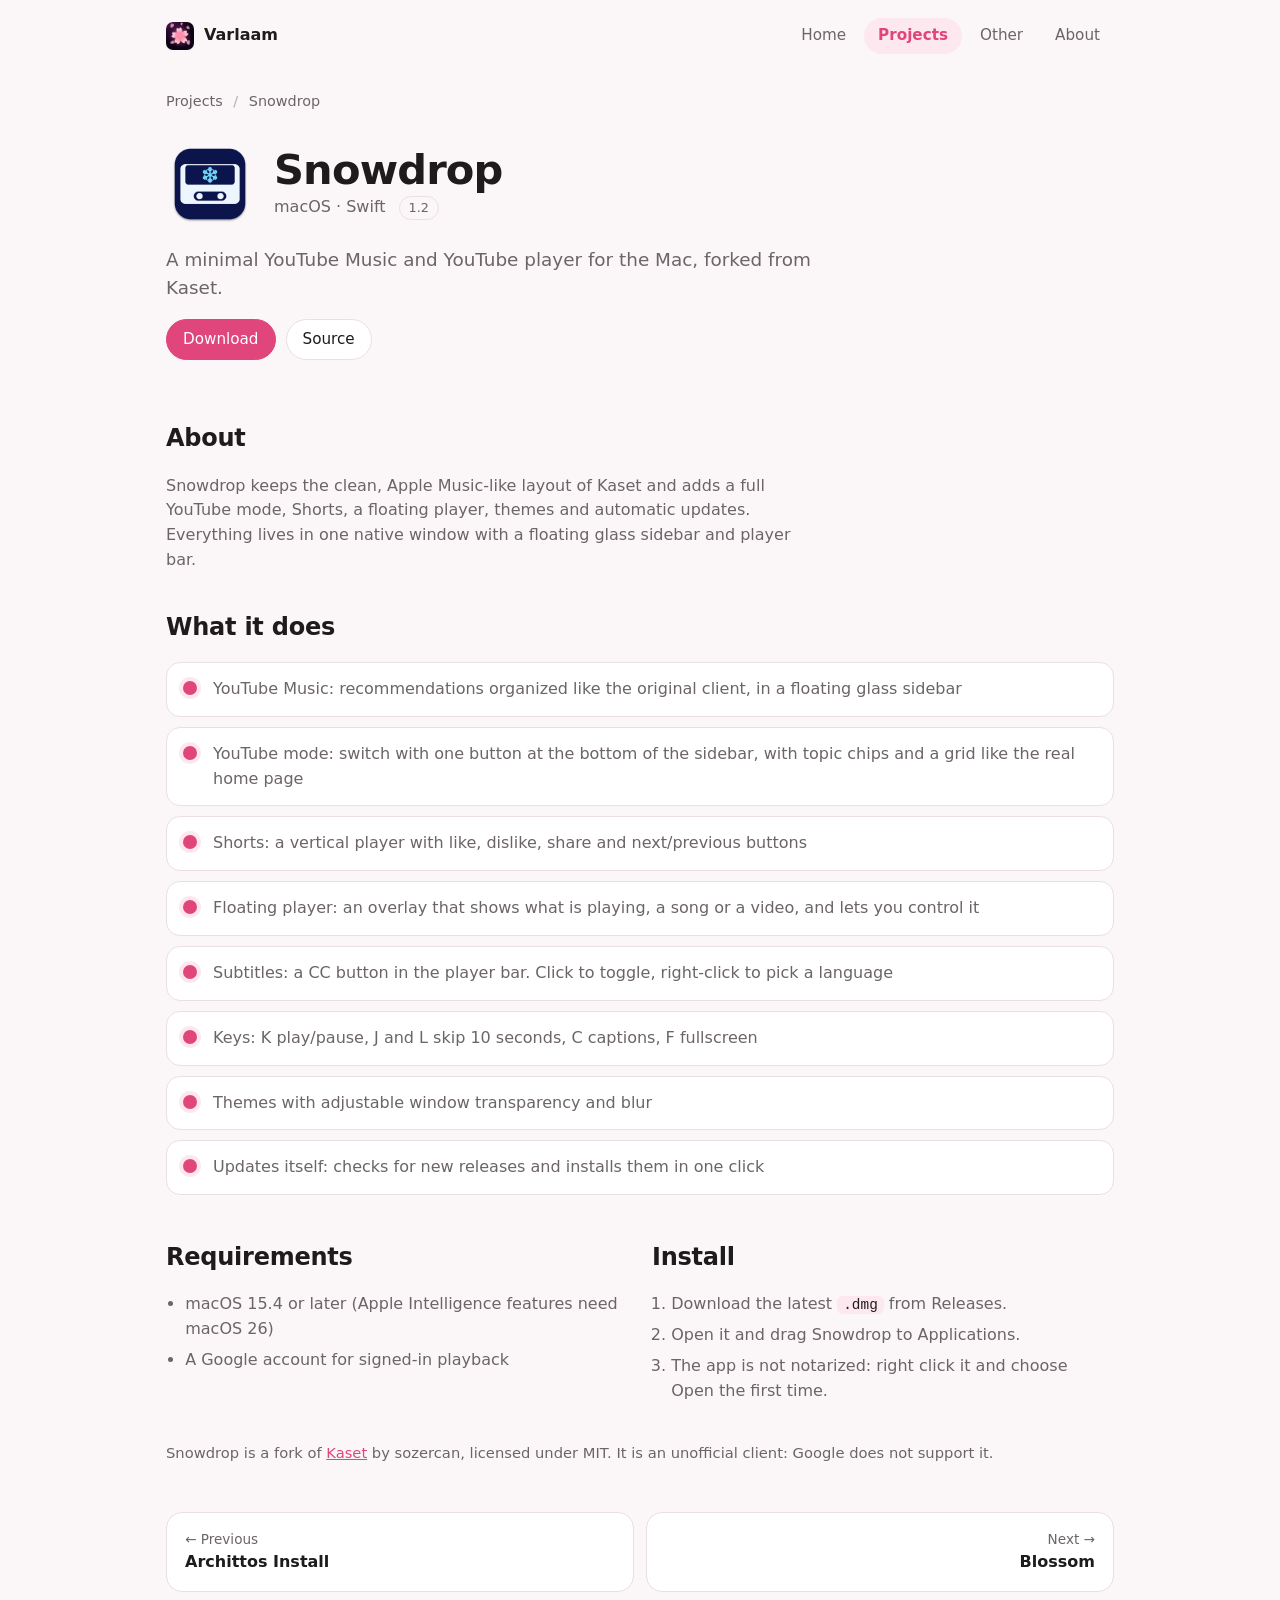
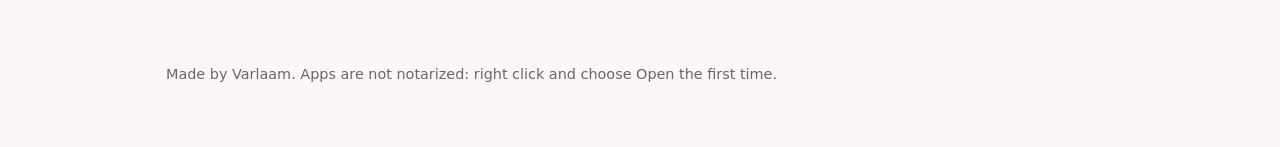
==== projects/snowdrop/index.html @ b35f325b "Add a page for every project, animations, and scroll reveals Co-Authored-By: Claude Sonnet 5.5 <nore" ====
<!doctype html>
<html lang="en">
<head>
<meta charset="utf-8">
<meta name="viewport" content="width=device-width, initial-scale=1">
<title>Snowdrop · Varlaam</title>
<meta name="description" content="A minimal YouTube Music and YouTube player for the Mac, forked from Kaset.">
<link rel="icon" href="/img/avatar.png">
<link rel="stylesheet" href="/style.css">
<script>document.documentElement.className+=' js'</script>
</head>
<body>
<div class="wrap">
  <nav class="top"><a class="brand" href="/"><img src="/img/avatar.png" alt="">Varlaam</a><ul><li><a href="/">Home</a></li><li><a href="/projects/" aria-current="page">Projects</a></li><li><a href="/other.html">Other</a></li><li><a href="/about.html">About</a></li></ul></nav>
  <div class="crumbs rise" style="--i:0"><a href="/projects/">Projects</a> <span>/</span> Snowdrop</div>
  <header class="phead">
    <div class="petals" aria-hidden="true"><i style="--x:6%;--d:0s;--s:14s;--r:20deg;--z:0.8"></i><i style="--x:18%;--d:3s;--s:17s;--r:-30deg;--z:0.6"></i><i style="--x:31%;--d:7s;--s:15s;--r:40deg;--z:1"></i><i style="--x:47%;--d:1s;--s:19s;--r:-10deg;--z:0.7"></i><i style="--x:60%;--d:5s;--s:16s;--r:55deg;--z:0.9"></i><i style="--x:72%;--d:9s;--s:18s;--r:-45deg;--z:0.6"></i><i style="--x:84%;--d:2s;--s:15s;--r:25deg;--z:1"></i><i style="--x:93%;--d:6s;--s:17s;--r:-20deg;--z:0.7"></i></div>
    <div class="ptitle rise" style="--i:1"><img src="/img/snowdrop.png" alt="" width="88" height="88">
      <div><h1>Snowdrop </h1><div class="tag">macOS · Swift <span class="ver">1.2</span></div></div></div>
    <p class="lead rise" style="--i:2">A minimal YouTube Music and YouTube player for the Mac, forked from Kaset.</p>
    <div class="links rise" style="--i:3"><a class="pill primary" href="https://github.com/varla-am/kaset-snowdrop/releases/latest">Download</a><a class="pill" href="https://github.com/varla-am/kaset-snowdrop">Source</a></div>
  </header>
  <main class="detail">
    <section class="reveal"><h2>About</h2><p class="prose-p">Snowdrop keeps the clean, Apple Music-like layout of Kaset and adds a full YouTube mode, Shorts, a floating player, themes and automatic updates. Everything lives in one native window with a floating glass sidebar and player bar.</p></section>
    <section><h2 class="reveal">What it does</h2><ul class="feats"><li class="reveal" style="--i:0">YouTube Music: recommendations organized like the original client, in a floating glass sidebar</li><li class="reveal" style="--i:1">YouTube mode: switch with one button at the bottom of the sidebar, with topic chips and a grid like the real home page</li><li class="reveal" style="--i:2">Shorts: a vertical player with like, dislike, share and next/previous buttons</li><li class="reveal" style="--i:3">Floating player: an overlay that shows what is playing, a song or a video, and lets you control it</li><li class="reveal" style="--i:4">Subtitles: a CC button in the player bar. Click to toggle, right-click to pick a language</li><li class="reveal" style="--i:5">Keys: K play/pause, J and L skip 10 seconds, C captions, F fullscreen</li><li class="reveal" style="--i:6">Themes with adjustable window transparency and blur</li><li class="reveal" style="--i:7">Updates itself: checks for new releases and installs them in one click</li></ul></section>
    
    <div class="two">
      <section class="reveal"><h2>Requirements</h2><ul class="plain"><li>macOS 15.4 or later (Apple Intelligence features need macOS 26)</li><li>A Google account for signed-in playback</li></ul></section>
      <section class="reveal"><h2>Install</h2><ol class="steps"><li>Download the latest <code>.dmg</code> from Releases.</li><li>Open it and drag Snowdrop to Applications.</li><li>The app is not notarized: right click it and choose Open the first time.</li></ol></section>
    </div>
    <div class="reveal"></div>
    <p class="note reveal">Snowdrop is a fork of <a href="https://github.com/sozercan/kaset">Kaset</a> by sozercan, licensed under MIT. It is an unofficial client: Google does not support it.</p>
    <nav class="pager reveal">
      <a href="/projects/archittos/"><span>← Previous</span>Archittos Install</a>
      <a href="/projects/blossom/"><span>Next →</span>Blossom</a>
    </nav>
  </main>
  <footer class="reveal">
    <p>Made by Varlaam. Apps are not notarized: right click and choose Open the first time.</p>
  </footer>
</div>
<script src="/script.js" defer></script>
</body>
</html>
---- style.css ----
:root {
  --bg: #fbf7f8;
  --card: #ffffff;
  --text: #1d1b1c;
  --muted: #6c6468;
  --line: #eadfe3;
  --accent: #e0457b;
  --accent-soft: #fde8ef;
  --shadow: 0 1px 2px rgba(60, 20, 40, .06), 0 8px 24px rgba(60, 20, 40, .06);
}
@media (prefers-color-scheme: dark) {
  :root:not([data-theme="light"]) {
    --bg: #141113;
    --card: #1e1a1c;
    --text: #f4eef1;
    --muted: #a69da2;
    --line: #2e282b;
    --accent: #ff6fa0;
    --accent-soft: #35202a;
    --shadow: 0 1px 2px rgba(0, 0, 0, .4), 0 8px 24px rgba(0, 0, 0, .35);
  }
}
:root[data-theme="dark"] {
  --bg: #141113;
  --card: #1e1a1c;
  --text: #f4eef1;
  --muted: #a69da2;
  --line: #2e282b;
  --accent: #ff6fa0;
  --accent-soft: #35202a;
  --shadow: 0 1px 2px rgba(0, 0, 0, .4), 0 8px 24px rgba(0, 0, 0, .35);
}
* { box-sizing: border-box; }
html { -webkit-text-size-adjust: 100%; }
body {
  margin: 0;
  background: var(--bg);
  color: var(--text);
  font: 16px/1.55 -apple-system, BlinkMacSystemFont, "SF Pro Text", "Segoe UI", system-ui, sans-serif;
}
a { color: inherit; }
.wrap { max-width: 980px; margin: 0 auto; padding: 0 16px; }
header { padding: 72px 0 40px; }
h1 { font-size: clamp(2.2rem, 6vw, 3.4rem); line-height: 1.08; margin: 0 0 14px; letter-spacing: -.02em; }
h1 span { color: var(--accent); }
.lead { font-size: 1.15rem; color: var(--muted); max-width: 36em; margin: 0 0 20px; }
.links { display: flex; flex-wrap: wrap; gap: 10px; }
.pill {
  display: inline-block; padding: 8px 16px; border-radius: 999px;
  border: 1px solid var(--line); background: var(--card);
  text-decoration: none; font-size: .95rem;
}
.pill:hover { border-color: var(--accent); }
.pill.primary { background: var(--accent); border-color: var(--accent); color: #fff; }
h2 { font-size: 1.5rem; margin: 48px 0 16px; letter-spacing: -.01em; }
.featured { display: grid; gap: 16px; grid-template-columns: repeat(auto-fit, minmax(300px, 1fr)); }
.grid { display: grid; gap: 16px; grid-template-columns: repeat(auto-fit, minmax(260px, 1fr)); }
.card {
  background: var(--card); border: 1px solid var(--line); border-radius: 20px;
  padding: 22px; box-shadow: var(--shadow); display: flex; flex-direction: column; gap: 10px;
}
.card .top { display: flex; align-items: center; gap: 14px; }
.card img { width: 56px; height: 56px; border-radius: 13px; flex: none; }
.card .glyph {
  width: 56px; height: 56px; border-radius: 13px; flex: none; display: grid; place-items: center;
  background: var(--accent-soft); color: var(--accent); font: 600 1.3rem ui-monospace, SFMono-Regular, Menlo, monospace;
}
.card h3 { margin: 0; font-size: 1.2rem; }
.card .tag { color: var(--muted); font-size: .88rem; }
.card p { margin: 0; color: var(--muted); }
.card ul { margin: 0; padding-left: 1.1em; color: var(--muted); }
.card .actions { margin-top: auto; padding-top: 6px; display: flex; flex-wrap: wrap; gap: 8px; }
.card .actions a {
  font-size: .9rem; padding: 6px 12px; border-radius: 999px; text-decoration: none;
  border: 1px solid var(--line);
}
.card .actions a.main { background: var(--accent); border-color: var(--accent); color: #fff; }
.card .actions a:hover { border-color: var(--accent); }
.debut {
  background: var(--accent-soft); border: 1px solid var(--line); border-radius: 20px; padding: 22px;
  display: grid; gap: 6px;
}
.debut h3 { margin: 0; }
.debut p { margin: 0; color: var(--muted); }
.badge {
  display: inline-block; font-size: .75rem; padding: 2px 9px; border-radius: 999px;
  background: var(--accent); color: #fff; margin-left: 8px; vertical-align: middle;
}
footer { padding: 56px 0 48px; color: var(--muted); font-size: .9rem; }
@media (prefers-reduced-motion: no-preference) {
  .card { transition: transform .15s ease, box-shadow .15s ease; }
  .card:hover { transform: translateY(-2px); }
}

nav.top { display: flex; align-items: center; justify-content: space-between; gap: 12px; padding: 18px 0; flex-wrap: wrap; }
nav.top .brand { display: flex; align-items: center; gap: 10px; font-weight: 650; text-decoration: none; }
nav.top .brand img { width: 28px; height: 28px; border-radius: 7px; }
nav.top ul { list-style: none; display: flex; gap: 4px; margin: 0; padding: 0; flex-wrap: wrap; }
nav.top ul a { display: block; padding: 6px 14px; border-radius: 999px; text-decoration: none; color: var(--muted); font-size: .95rem; }
nav.top ul a:hover { color: var(--text); }
nav.top ul a[aria-current="page"] { background: var(--accent-soft); color: var(--accent); font-weight: 600; }
.page-head { padding: 40px 0 8px; }
.page-head h1 { font-size: clamp(1.9rem, 5vw, 2.6rem); margin: 0 0 8px; }
.page-head p { color: var(--muted); margin: 0; max-width: 38em; }
.prose { max-width: 40em; }
.prose p { color: var(--muted); }
.prose h2 { margin-top: 36px; }
.chips { display: flex; flex-wrap: wrap; gap: 8px; padding: 0; list-style: none; margin: 0; }
.chips li { padding: 5px 13px; border-radius: 999px; background: var(--accent-soft); color: var(--accent); font-size: .9rem; }
.more-link { display: inline-block; margin-top: 16px; color: var(--accent); text-decoration: none; font-weight: 600; }
.more-link:hover { text-decoration: underline; }

/* ---------- project pages ---------- */
.crumbs { padding: 18px 0 0; color: var(--muted); font-size: .9rem; }
.crumbs a { text-decoration: none; color: var(--muted); }
.crumbs a:hover { color: var(--accent); }
.crumbs span { margin: 0 6px; opacity: .5; }
.phead { position: relative; padding: 28px 0 24px; overflow: hidden; }
.ptitle { display: flex; align-items: center; gap: 20px; flex-wrap: wrap; }
.ptitle img, .ptitle .glyph { width: 88px; height: 88px; border-radius: 20px; flex: none; }
.ptitle .glyph { font-size: 1.7rem; }
.ptitle h1 { margin: 0; font-size: clamp(1.8rem, 5vw, 2.6rem); }
.ptitle .tag { color: var(--muted); margin-top: 2px; }
.ver { display: inline-block; margin-left: 8px; padding: 1px 9px; border-radius: 999px; border: 1px solid var(--line); font-size: .8rem; }
.phead .lead { margin: 18px 0 16px; position: relative; }
.phead .links { position: relative; }
.detail section { margin-bottom: 8px; }
.detail h2 { margin-top: 36px; }
.prose-p { color: var(--muted); max-width: 40em; margin: 0; }
.feats { list-style: none; padding: 0; margin: 0; display: grid; gap: 10px; }
.feats li {
  position: relative; padding: 14px 16px 14px 46px; background: var(--card);
  border: 1px solid var(--line); border-radius: 14px; color: var(--muted);
}
.feats li::before {
  content: ""; position: absolute; left: 16px; top: 18px; width: 14px; height: 14px; border-radius: 50%;
  background: var(--accent); box-shadow: 0 0 0 4px var(--accent-soft);
}
.feats code, .steps code, .plain code { color: var(--text); }
.two { display: grid; gap: 24px; grid-template-columns: repeat(auto-fit, minmax(280px, 1fr)); }
.plain, .steps { color: var(--muted); padding-left: 1.2em; margin: 0; }
.plain li, .steps li { margin-bottom: 6px; }
code { font: .9em ui-monospace, SFMono-Regular, Menlo, monospace; background: var(--accent-soft); padding: 1px 6px; border-radius: 6px; }
.code { margin-top: 20px; border: 1px solid var(--line); border-radius: 14px; overflow: hidden; background: var(--card); }
.code-h { padding: 8px 14px; font-size: .8rem; color: var(--muted); border-bottom: 1px solid var(--line); background: var(--accent-soft); }
.code pre { margin: 0; padding: 14px; overflow-x: auto; }
.code pre code { background: none; padding: 0; font-size: .86rem; color: var(--text); }
.warn { margin-top: 28px; padding: 14px 16px; border-radius: 14px; border: 1px solid var(--accent); background: var(--accent-soft); }
.note { color: var(--muted); margin-top: 24px; font-size: .92rem; }
.note a { color: var(--accent); }
.pager { display: grid; grid-template-columns: 1fr 1fr; gap: 12px; margin-top: 48px; }
.pager a {
  display: block; padding: 16px 18px; border: 1px solid var(--line); border-radius: 16px; background: var(--card);
  text-decoration: none; font-weight: 600;
}
.pager a:last-child { text-align: right; }
.pager a span { display: block; color: var(--muted); font-weight: 400; font-size: .85rem; }
.pager a:hover { border-color: var(--accent); }

/* ---------- hero ---------- */
.hero { position: relative; overflow: hidden; padding: 72px 0 40px; }
.hero > *:not(.blob):not(.petals), .phead > *:not(.petals) { position: relative; z-index: 1; }
.blob {
  position: absolute; z-index: 0; width: 460px; height: 460px; right: -80px; top: -120px; border-radius: 50%;
  background: radial-gradient(circle at 30% 30%, var(--accent), transparent 65%); opacity: .22; filter: blur(30px);
}
.petals { position: absolute; inset: 0; pointer-events: none; z-index: 0; overflow: hidden; }
.petals i {
  position: absolute; top: -30px; left: var(--x); width: calc(22px * var(--z)); height: calc(26px * var(--z));
  background: no-repeat center/contain url("data:image/svg+xml,%3Csvg xmlns='http://www.w3.org/2000/svg' viewBox='-70 -170 140 170'%3E%3Cpath d='M0 0C-47-35-75-105-31-155L0-134L31-155C75-105 47-35 0 0Z' fill='%23ff8fb5'/%3E%3C/svg%3E");
  opacity: 0;
}

/* ---------- motion ---------- */
@media (prefers-reduced-motion: no-preference) {
  @keyframes rise { from { opacity: 0; transform: translateY(16px); } to { opacity: 1; transform: none; } }
  @keyframes fall {
    0% { opacity: 0; transform: translate(0, 0) rotate(var(--r)); }
    10% { opacity: .75; }
    100% { opacity: 0; transform: translate(60px, 380px) rotate(calc(var(--r) + 260deg)); }
  }
  @keyframes drift {
    0%, 100% { transform: translate(0, 0) scale(1); }
    50% { transform: translate(-40px, 30px) scale(1.12); }
  }
  @keyframes pop { from { transform: scale(.6) rotate(-12deg); opacity: 0; } to { transform: none; opacity: 1; } }
  @keyframes shine { to { background-position: 200% 0; } }

  body { animation: rise .5s ease both; }
  .rise { animation: rise .7s cubic-bezier(.2, .7, .2, 1) both; animation-delay: calc(var(--i, 0) * 90ms); }
  .petals i { animation: fall var(--s) linear var(--d) infinite; }
  .blob { animation: drift 14s ease-in-out infinite; }
  .ptitle img, .ptitle .glyph { animation: pop .7s cubic-bezier(.2, .9, .3, 1.3) .1s both; }
  .brand img { transition: transform .4s cubic-bezier(.2, .9, .3, 1.3); }
  .brand:hover img { transform: rotate(72deg) scale(1.1); }
  h1 span { background: linear-gradient(90deg, var(--accent), #ff9dbf, var(--accent)); background-size: 200% 100%;
    -webkit-background-clip: text; background-clip: text; color: transparent; animation: shine 6s linear infinite; }

  .js .reveal { opacity: 0; translate: 0 22px; transition: opacity .7s ease, translate .7s cubic-bezier(.2, .7, .2, 1); transition-delay: calc(var(--i, 0) * 90ms); }
  .js .reveal.in { opacity: 1; translate: 0 0; }

  .card { transition: transform .2s ease, box-shadow .2s ease, border-color .2s ease, opacity .7s ease, translate .7s cubic-bezier(.2, .7, .2, 1); }
  .card:hover { transform: translateY(-4px); border-color: var(--accent); box-shadow: 0 2px 4px rgba(60, 20, 40, .08), 0 16px 36px rgba(224, 69, 123, .18); }
  .card img, .card .glyph { transition: transform .35s cubic-bezier(.2, .9, .3, 1.3); }
  .card:hover img, .card:hover .glyph { transform: scale(1.1) rotate(-4deg); }
  .pill, .card .actions a { transition: transform .15s ease, border-color .15s ease, background .15s ease; }
  .pill:hover, .card .actions a:hover { transform: translateY(-2px); }
  nav.top ul a { transition: background .2s ease, color .2s ease; }
  .feats li { transition: transform .2s ease, border-color .2s ease; }
  .feats li:hover { transform: translateX(4px); border-color: var(--accent); }
  .more-link { transition: letter-spacing .2s ease; }
  .more-link:hover { letter-spacing: .02em; }
}
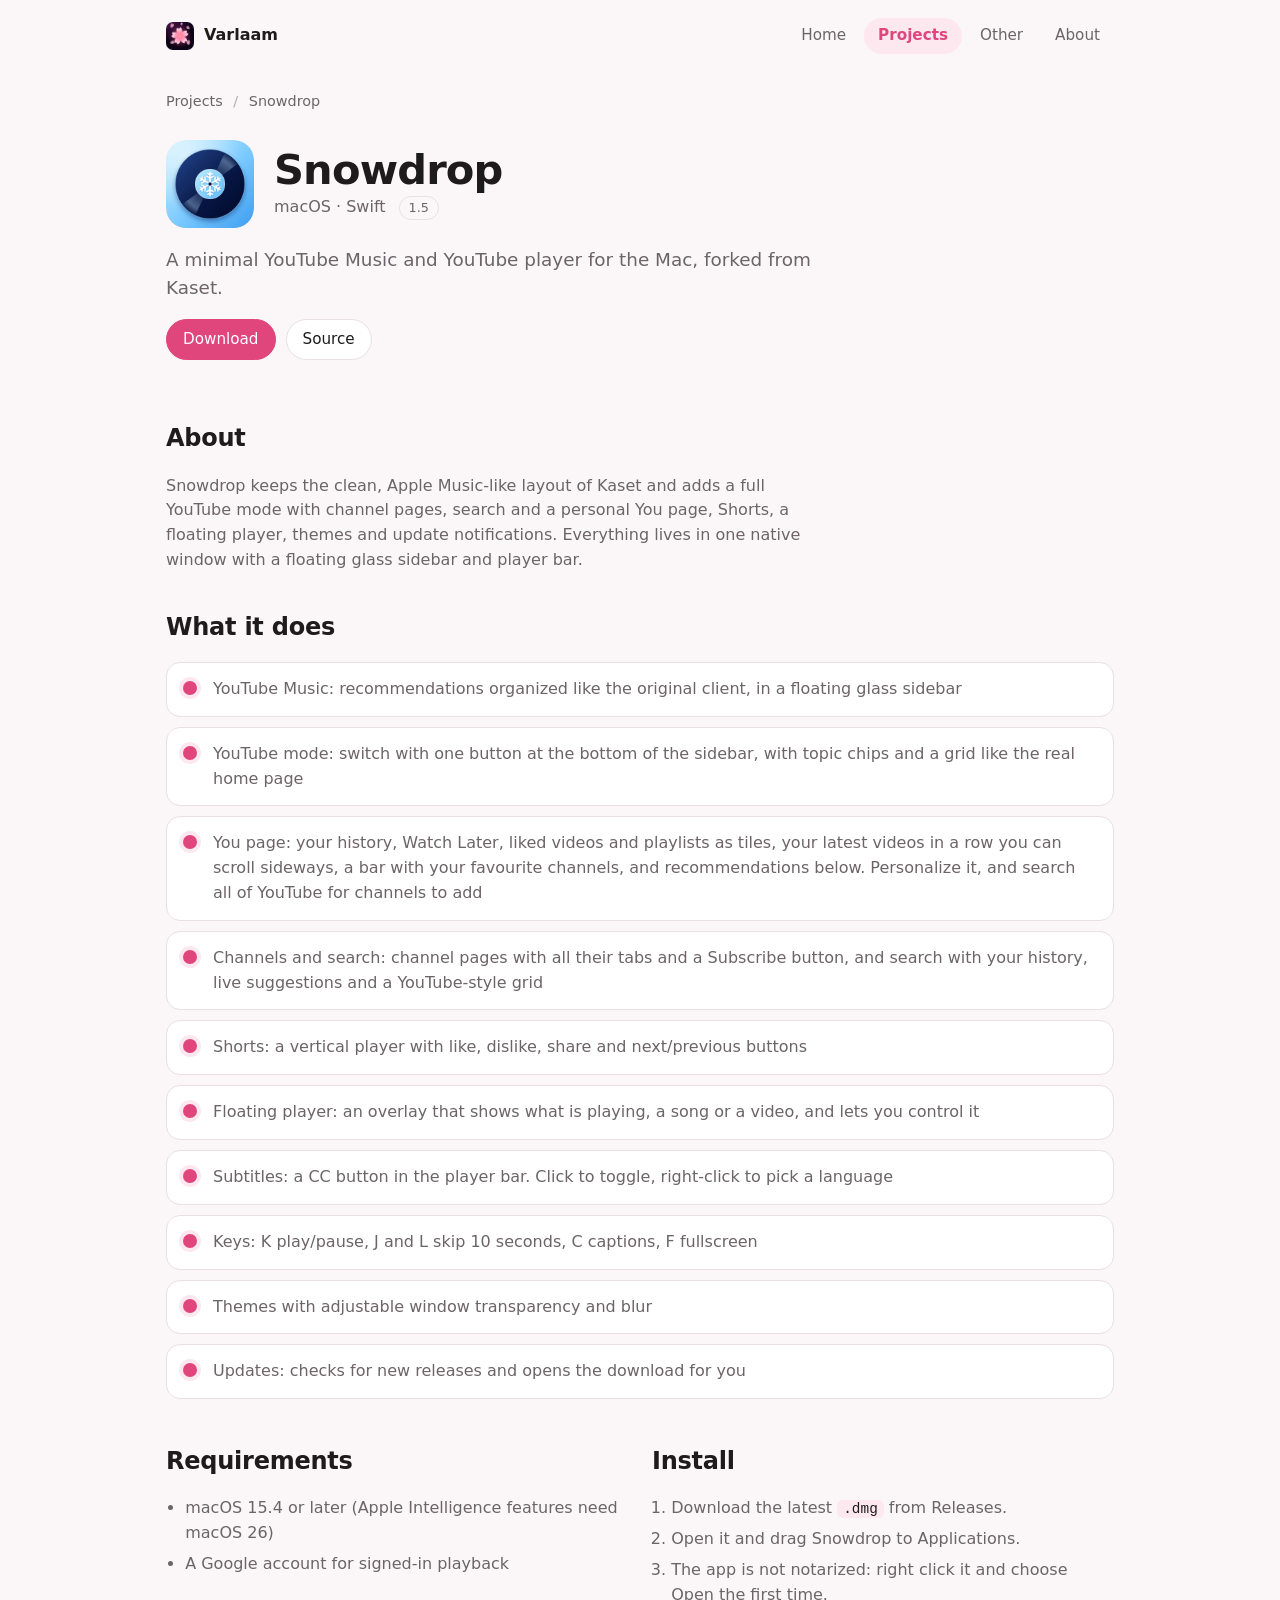
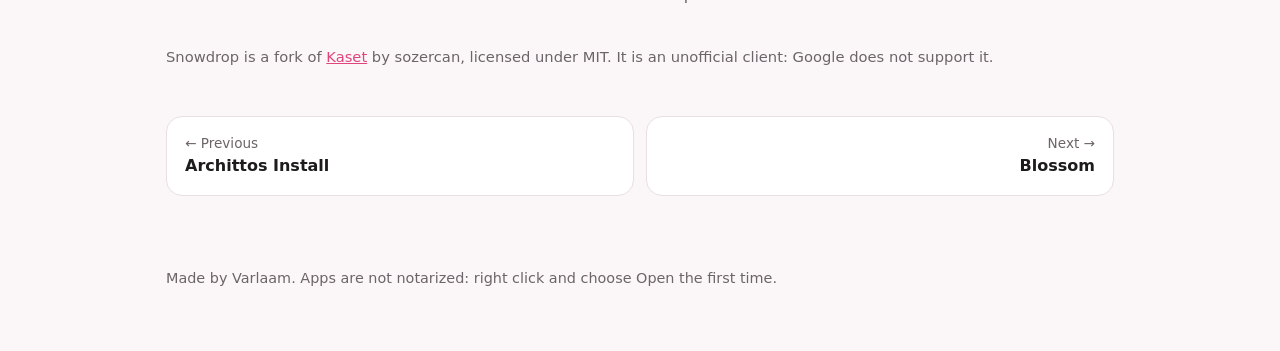
==== commit e2c4926a: "Update the Snowdrop page for 1.5: new icon, You page, channels and search Co-Authored-By: Claude Son" ====
--- a/projects/snowdrop/index.html
+++ b/projects/snowdrop/index.html
@@ -16,13 +16,13 @@
   <header class="phead">
     <div class="petals" aria-hidden="true"><i style="--x:6%;--d:0s;--s:14s;--r:20deg;--z:0.8"></i><i style="--x:18%;--d:3s;--s:17s;--r:-30deg;--z:0.6"></i><i style="--x:31%;--d:7s;--s:15s;--r:40deg;--z:1"></i><i style="--x:47%;--d:1s;--s:19s;--r:-10deg;--z:0.7"></i><i style="--x:60%;--d:5s;--s:16s;--r:55deg;--z:0.9"></i><i style="--x:72%;--d:9s;--s:18s;--r:-45deg;--z:0.6"></i><i style="--x:84%;--d:2s;--s:15s;--r:25deg;--z:1"></i><i style="--x:93%;--d:6s;--s:17s;--r:-20deg;--z:0.7"></i></div>
     <div class="ptitle rise" style="--i:1"><img src="/img/snowdrop.png" alt="" width="88" height="88">
-      <div><h1>Snowdrop </h1><div class="tag">macOS · Swift <span class="ver">1.2</span></div></div></div>
+      <div><h1>Snowdrop </h1><div class="tag">macOS · Swift <span class="ver">1.5</span></div></div></div>
     <p class="lead rise" style="--i:2">A minimal YouTube Music and YouTube player for the Mac, forked from Kaset.</p>
     <div class="links rise" style="--i:3"><a class="pill primary" href="https://github.com/varla-am/kaset-snowdrop/releases/latest">Download</a><a class="pill" href="https://github.com/varla-am/kaset-snowdrop">Source</a></div>
   </header>
   <main class="detail">
-    <section class="reveal"><h2>About</h2><p class="prose-p">Snowdrop keeps the clean, Apple Music-like layout of Kaset and adds a full YouTube mode, Shorts, a floating player, themes and automatic updates. Everything lives in one native window with a floating glass sidebar and player bar.</p></section>
-    <section><h2 class="reveal">What it does</h2><ul class="feats"><li class="reveal" style="--i:0">YouTube Music: recommendations organized like the original client, in a floating glass sidebar</li><li class="reveal" style="--i:1">YouTube mode: switch with one button at the bottom of the sidebar, with topic chips and a grid like the real home page</li><li class="reveal" style="--i:2">Shorts: a vertical player with like, dislike, share and next/previous buttons</li><li class="reveal" style="--i:3">Floating player: an overlay that shows what is playing, a song or a video, and lets you control it</li><li class="reveal" style="--i:4">Subtitles: a CC button in the player bar. Click to toggle, right-click to pick a language</li><li class="reveal" style="--i:5">Keys: K play/pause, J and L skip 10 seconds, C captions, F fullscreen</li><li class="reveal" style="--i:6">Themes with adjustable window transparency and blur</li><li class="reveal" style="--i:7">Updates itself: checks for new releases and installs them in one click</li></ul></section>
+    <section class="reveal"><h2>About</h2><p class="prose-p">Snowdrop keeps the clean, Apple Music-like layout of Kaset and adds a full YouTube mode with channel pages, search and a personal You page, Shorts, a floating player, themes and update notifications. Everything lives in one native window with a floating glass sidebar and player bar.</p></section>
+    <section><h2 class="reveal">What it does</h2><ul class="feats"><li class="reveal" style="--i:0">YouTube Music: recommendations organized like the original client, in a floating glass sidebar</li><li class="reveal" style="--i:1">YouTube mode: switch with one button at the bottom of the sidebar, with topic chips and a grid like the real home page</li><li class="reveal" style="--i:2">You page: your history, Watch Later, liked videos and playlists as tiles, your latest videos in a row you can scroll sideways, a bar with your favourite channels, and recommendations below. Personalize it, and search all of YouTube for channels to add</li><li class="reveal" style="--i:3">Channels and search: channel pages with all their tabs and a Subscribe button, and search with your history, live suggestions and a YouTube-style grid</li><li class="reveal" style="--i:4">Shorts: a vertical player with like, dislike, share and next/previous buttons</li><li class="reveal" style="--i:5">Floating player: an overlay that shows what is playing, a song or a video, and lets you control it</li><li class="reveal" style="--i:6">Subtitles: a CC button in the player bar. Click to toggle, right-click to pick a language</li><li class="reveal" style="--i:7">Keys: K play/pause, J and L skip 10 seconds, C captions, F fullscreen</li><li class="reveal" style="--i:8">Themes with adjustable window transparency and blur</li><li class="reveal" style="--i:9">Updates: checks for new releases and opens the download for you</li></ul></section>
     
     <div class="two">
       <section class="reveal"><h2>Requirements</h2><ul class="plain"><li>macOS 15.4 or later (Apple Intelligence features need macOS 26)</li><li>A Google account for signed-in playback</li></ul></section>
